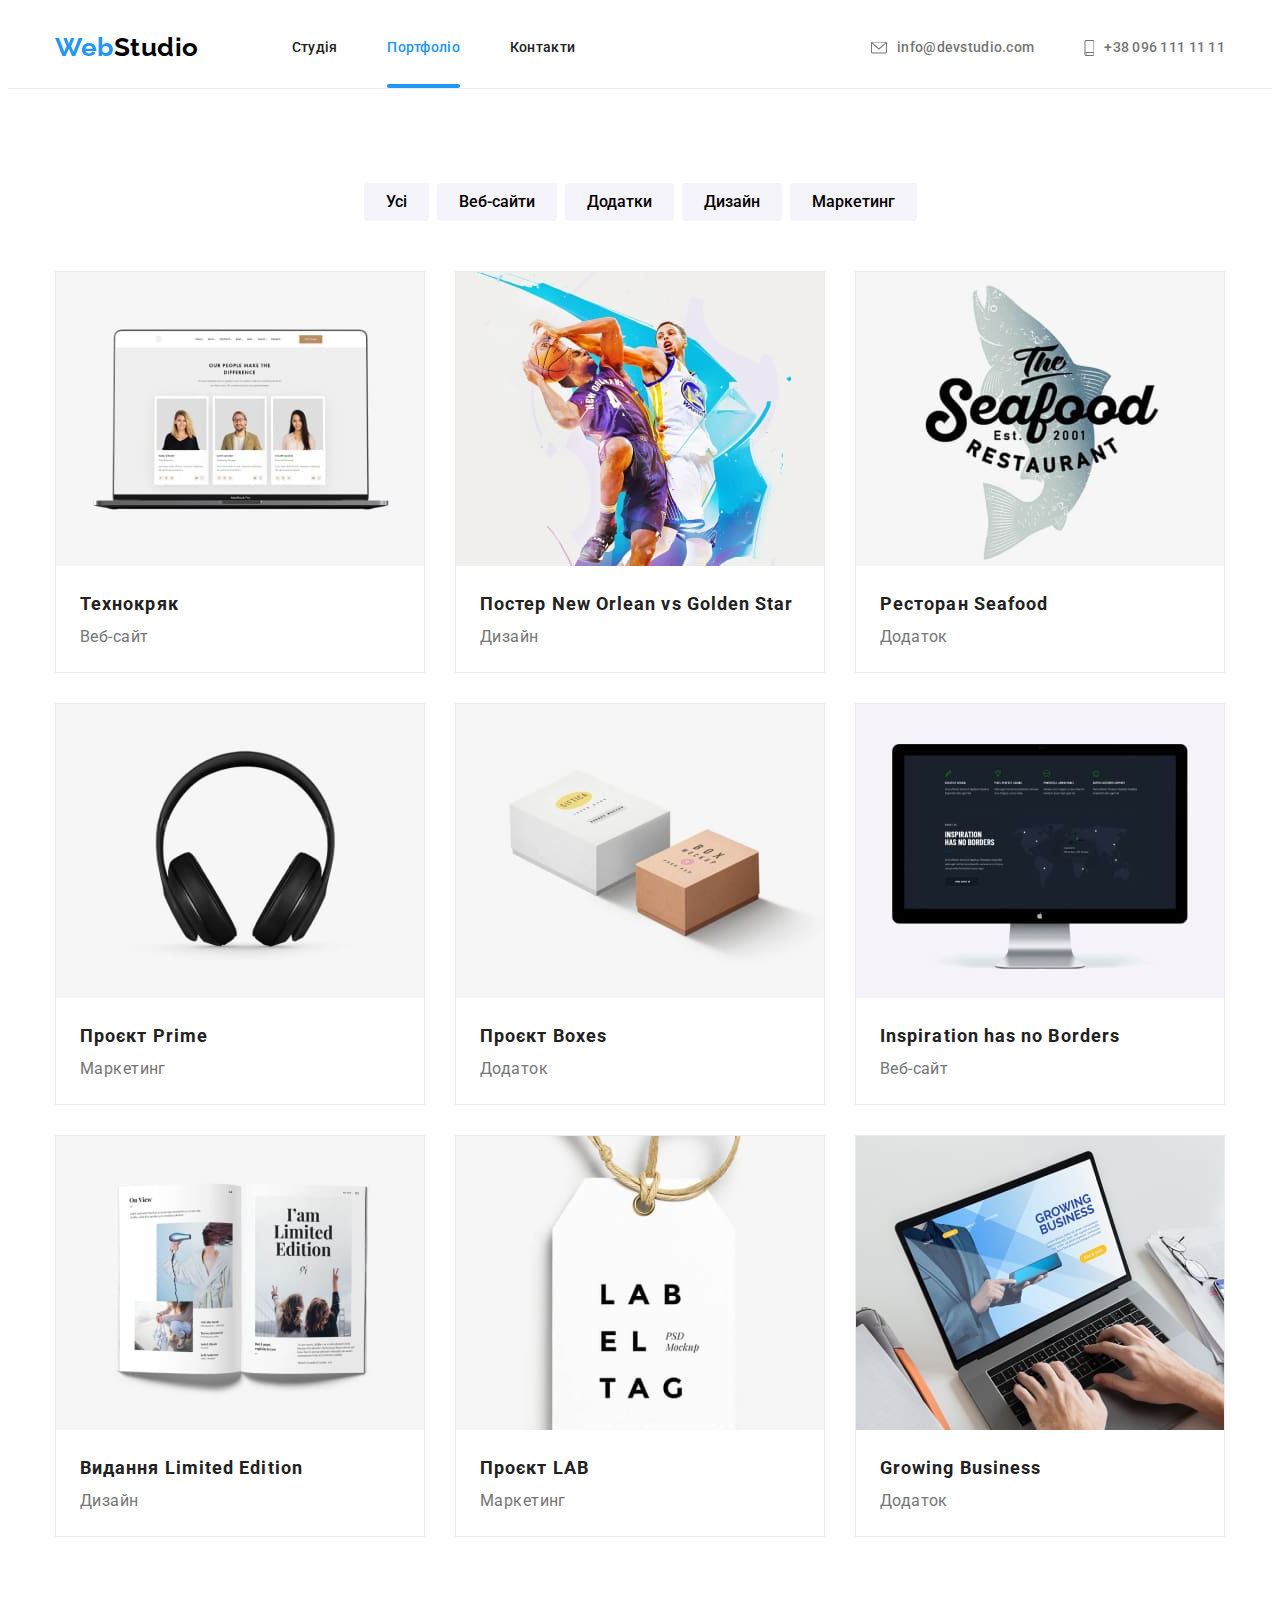
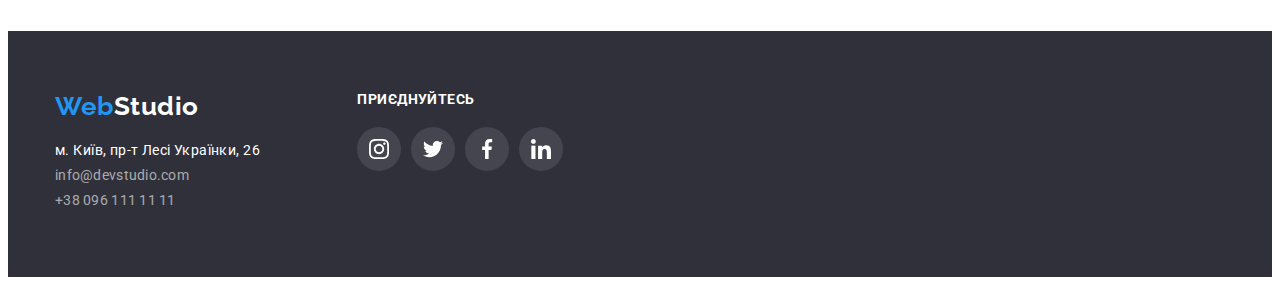
==== portfolio.html @ 7ca421ed "hw5" ====
<!DOCTYPE html>
<html lang="uk">

<head>
  <meta charset="UTF-8" />
  <meta http-equiv="X-UA-Compatible" content="IE=edge" />
  <meta name="viewport" content="width=device-width, initial-scale=1.0" />
  <title>Portfolio</title>
  <link rel="stylesheet" href="css/styles.css" />
</head>

<body>
  <header class="header">
    <div class="container header-container">
      <nav class="header-nav">
        <a class="header-logo logo" href="./index.html"><span>Web</span>Studio</a>
        <ul class="header-nav-items">
          <li class="header-nav-item">
            <a class="header-nav-link" href="./index.html">Студія</a>
          </li>
          <li class="header-nav-item">
            <a class="header-nav-link active" href="./portfolio.html">Портфоліо</a>
          </li>
          <li class="header-nav-item">
            <a class="header-nav-link" href="#">Контакти</a>
          </li>
        </ul>
      </nav>
      <ul class="header-contact-items">
        <li class="header-contact-item">
          <a class="header-contact-link" href="mailto:info@devstudio.com">
            <svg width="16" height="12">
              <use href="./images/symbol-defs.svg#icon-envelope"></use>
            </svg>info@devstudio.com</a>
        </li>
        <li class="header-contact-item">
          <a class="header-contact-link" href="tel:+380961111111">
            <svg width="10" height="16">
              <use href="./images/symbol-defs.svg#icon-smartphone"></use>
            </svg>+38 096 111 11 11</a>
        </li>
      </ul>
    </div>
  </header>
  <main>
    <section class="project container">
      <ul class="project-button-items">
        <li class="project-button-item">
          <button class="project-button-action" type="button">Усі</button>
        </li>
        <li class="project-button-item">
          <button class="project-button-action" type="button">
            Веб-сайти
          </button>
        </li>
        <li class="project-button-item">
          <button class="project-button-action" type="button">Додатки</button>
        </li>
        <li class="project-button-item">
          <button class="project-button-action" type="button">Дизайн</button>
        </li>
        <li class="project-button-item">
          <button class="project-button-action" type="button">
            Маркетинг
          </button>
        </li>
      </ul>
      <h2 hidden>projects</h2>
      <ul class="project-section-items">
        <li class="project-section-item">
          <div class="project-section-img-container">
            <img class="project-section-img" src="images/portfolio/img-1.jpg" alt="image"/>
            <p class="project-section-img-text">
              Ресурс пропонує комплексні пропозиції з різним рівнем
              функціоналу та сервісів. Все це дозволить відвідувачу отримати
              вичерпні відомості про компанію чи приватну особу.
            </p>
          </div>
          <div class="project-section-info">
            <h3 class="project-section-title">Технокряк</h3>
            <p class="project-section-subtitle">Веб-сайт</p>
          </div>
        </li>
        <li class="project-section-item">
          <div class="project-section-img-container">
          <img class="project-section-img" src="images/portfolio/img-2.jpg" alt="image"/>
          <p class="project-section-img-text">
            Ресурс пропонує комплексні пропозиції з різним рівнем
            функціоналу та сервісів. Все це дозволить відвідувачу отримати
            вичерпні відомості про компанію чи приватну особу.
          </p>
        </div>
          <div class="project-section-info">
            <h3 class="project-section-title">
              Постер New Orlean vs Golden Star
            </h3>
            <p class="project-section-subtitle">Дизайн</p>
          </div>
        </li>
        <li class="project-section-item">
          <div class="project-section-img-container">
            <img class="project-section-img" src="images/portfolio/img-3.jpg" alt="image"/>
            <p class="project-section-img-text">
              Ресурс пропонує комплексні пропозиції з різним рівнем
              функціоналу та сервісів. Все це дозволить відвідувачу отримати
              вичерпні відомості про компанію чи приватну особу.
            </p>
          </div>
            <div class="project-section-info">
              <h3 class="project-section-title">Ресторан Seafood</h3>
              <p class="project-section-subtitle">Додаток</p>
            </div>
        </li>
        <li class="project-section-item">
          <div class="project-section-img-container">
            <img class="project-section-img" src="images/portfolio/img-4.jpg" alt="image"/>
            <p class="project-section-img-text">
              Ресурс пропонує комплексні пропозиції з різним рівнем
              функціоналу та сервісів. Все це дозволить відвідувачу отримати
              вичерпні відомості про компанію чи приватну особу.
            </p>
          </div>
            <div class="project-section-info">
              <h3 class="project-section-title">Проєкт Prime</h3>
              <p class="project-section-subtitle">Маркетинг</p>
            </div>
        </li>
        <li class="project-section-item">
          <div class="project-section-img-container">
            <img class="project-section-img" src="images/portfolio/img-5.jpg" alt="image"/>
            <p class="project-section-img-text">
              Ресурс пропонує комплексні пропозиції з різним рівнем
              функціоналу та сервісів. Все це дозволить відвідувачу отримати
              вичерпні відомості про компанію чи приватну особу.
            </p>
          </div>
            <div class="project-section-info">
              <h3 class="project-section-title">Проєкт Boxes</h3>
              <p class="project-section-subtitle">Додаток</p>
            </div>
        </li>
        <li class="project-section-item">
          <div class="project-section-img-container">
            <img class="project-section-img" src="images/portfolio/img-6.jpg" alt="image"/>
            <p class="project-section-img-text">
              Ресурс пропонує комплексні пропозиції з різним рівнем
              функціоналу та сервісів. Все це дозволить відвідувачу отримати
              вичерпні відомості про компанію чи приватну особу.
            </p>
          </div>
            <div class="project-section-info">
              <h3 class="project-section-title">Inspiration has no Borders</h3>
              <p class="project-section-subtitle">Веб-сайт</p>
            </div>
        </li>
        <li class="project-section-item">
          <div class="project-section-img-container">
            <img class="project-section-img" src="images/portfolio/img-7.jpg" alt="image"/>
            <p class="project-section-img-text">
              Ресурс пропонує комплексні пропозиції з різним рівнем
              функціоналу та сервісів. Все це дозволить відвідувачу отримати
              вичерпні відомості про компанію чи приватну особу.
            </p>
          </div>
            <div class="project-section-info">
              <h3 class="project-section-title">Видання Limited Edition</h3>
              <p class="project-section-subtitle">Дизайн</p>
            </div>
        </li>
        <li class="project-section-item">
          <div class="project-section-img-container">
            <img class="project-section-img" src="images/portfolio/img-8.jpg" alt="image"/>
            <p class="project-section-img-text">
              Ресурс пропонує комплексні пропозиції з різним рівнем
              функціоналу та сервісів. Все це дозволить відвідувачу отримати
              вичерпні відомості про компанію чи приватну особу.
            </p>
          </div>
            <div class="project-section-info">
              <h3 class="project-section-title">Проєкт LAB</h3>
              <p class="project-section-subtitle">Маркетинг</p>
            </div>
        </li>
        <li class="project-section-item">
          <div class="project-section-img-container">
            <img class="project-section-img" src="images/portfolio/img-9.jpg" alt="image" />
            <p class="project-section-img-text">
              Ресурс пропонує комплексні пропозиції з різним рівнем
              функціоналу та сервісів. Все це дозволить відвідувачу отримати
              вичерпні відомості про компанію чи приватну особу.
            </p>
          </div>
            <div class="project-section-info">
              <h3 class="project-section-title">Growing Business</h3>
              <p class="project-section-subtitle">Додаток</p>
            </div>
        </li>
      </ul>
    </section>
  </main>
  <footer class="footer">
    <div class="container">
      <div class="container-footer">
        <a class="footer-logo logo" href="./index.html"><span>Web</span>Studio</a>
        <address class="footer-address">
          <ul class="footer-address-items">
            <li class="footer-address-item deskription">
              м. Київ, пр-т Лесі Українки, 26
            </li>
            <li class="footer-address-item">
              <a class="footer-address-link" href="mailto:info@devstudio.com">info@devstudio.com</a>
            </li>
            <li class="footer-address-item">
              <a class="footer-address-link" href="tel:+380691111111">+38 096 111 11 11</a>
            </li>
          </ul>
        </address>
      </div>
      <div class="container-footer join-in">
        <p class="fopter-svg-inline">приєднуйтесь</p>
        <ul class="footer-svg-items">
          <li class="footer-svg-item">
            <a class="footer-svg-link" href="#">
              <svg width="20" height="20">
                <use href="./images/symbol-defs.svg#icon-instagram"></use>
              </svg>
            </a>
          </li>
          <li class="footer-svg-item">
            <a class="footer-svg-link" href="#">
              <svg width="20" height="20">
                <use href="./images/symbol-defs.svg#icon-twitter"></use>
              </svg>
            </a>
          </li>
          <li class="footer-svg-item">
            <a class="footer-svg-link" href="#">
              <svg width="20" height="20">
                <use href="./images/symbol-defs.svg#icon-facebook"></use>
              </svg>
            </a>
          </li>
          <li class="footer-svg-item">
            <a class="footer-svg-link" href="#">
              <svg width="20" height="20">
                <use href="./images/symbol-defs.svg#icon-linkedin"></use>
              </svg>
            </a>
          </li>
        </ul>
      </div>
    </div>
  </footer>
</body>

</html>
---- css/styles.css ----
@import url("https://fonts.googleapis.com/css2?family=Raleway:wght@700&family=Roboto:wght@400;500;700;900&display=swap");

:root {
  --color-mine-shaft: #212121;
  --color-dodger-blue: #2196f3;
  --color-white: #ffffff;
  --color-tuna: #2f303a;
  --color-black: #000000;
  --color-boulder: #757575;
  --color-white-transperent: rgba(255, 255, 255, 0.6);
  --color-wild-sand: #f5f5f5;
  --color-whisper: #f5f4fa;
  --color-black-transparent: rgba(0, 0, 0, 0.15);
  --color-gallery: #eeeeee;
  --color-Bombay: #afb1b8;
}

body {
  font-family: "Roboto", sans-serif;
  color: var(--color-mine-shaft);
  letter-spacing: 0.03em;
  font-size: 14px;
}

a {
  text-decoration: none;
  color: var(--color-mine-shaft);
  font-weight: 500;
  line-height: 1.14;
  letter-spacing: 0.02em;
}

a.active {
  color: var(--color-dodger-blue);
  position: relative;
}

a.active::after {
  position: absolute;
  bottom: -1px;
  left: 0;
  right: 0;
  display: block;
  content: "";
  height: 4px;
  background: var(--color-dodger-blue);
border-radius: 2px;
  
}

a:hover,
a:focus {
  color: var(--color-dodger-blue);
}

ul {
  padding: 0;
  margin: 0;
}

li {
  list-style-type: none;
}

.container {
  max-width: 1200px;
  box-sizing: border-box;
  padding: 0 15px;
  margin: 0 auto;
}

.logo {
  font-weight: 700;
  font-size: 26px;
  line-height: 1.19;
  font-family: "Raleway", sans-serif;
}

.logo span {
  color: var(--color-dodger-blue);
}

.logo.header-logo {
  color: var(--color-black);
  display: block;
  padding: 24px 0 25px;
  margin-right: 93px;
}

address {
  font-style: normal;
}

.header-nav-link {
  padding: 32px 0;
}
.header-contact-link {
  color: var(--color-boulder);
  display: inline-flex;
  gap: 10px;
  align-items: center;
  padding: 32px 0;
}

.header-contact-link svg {
  fill: var(--color-boulder);
}

.header-contact-link:hover svg,
.header-contact-link:focus svg {
  fill: var(--color-dodger-blue);
}

.section-banner {
  background: linear-gradient(rgba(47, 48, 58, 0.4), rgba(47, 48, 58, 0.4)),
    url("../images/home-page/img8.jpg");
  text-align: center;
  padding: 200px 0;
}

.page-title {
  font-weight: 900;
  font-size: 44px;
  line-height: 1.37;
  text-align: center;
  letter-spacing: 0.06em;
  text-transform: uppercase;
  color: var(--color-white);
  margin: 0 0 30px;
}

.section-banner-btn {
  font-weight: 700;
  font-size: 16px;
  line-height: 1.88;
  text-align: center;
  letter-spacing: 0.06em;
  color: var(--color-white);
  background: var(--color-dodger-blue);
  border-radius: 4px;
  border-color: var(--color-dodger-blue);
  padding: 10px 32px;
}

.section-value-title {
  line-height: 1.14;
  text-transform: uppercase;
  color: var(--color-mine-shaft);
  margin: 0 0 10px;
}

.section-value-deskription {
  line-height: 1.71;
  color: var(--color-boulder);
  margin: 0;
}

.buisineіs-section-title {
  font-weight: 700;
  font-size: 36px;
  line-height: 1.17;
  text-align: center;
}

.team-section-title {
  font-weight: 700;
  font-size: 36px;
  line-height: 1.17;
  text-align: center;
}

.team-section {
  background: var(--color-whisper);
  padding: 94px 0;
}

.team-item-title {
  font-weight: 500;
  font-size: 16px;
  line-height: 1.19;
  text-align: center;
  margin: 0 0 10px;
}

.team-item-deskription {
  font-size: 16px;
  line-height: 1.19;
  text-align: center;
  color: var(--color-boulder);
  margin: 030;
}

.logo.footer-logo {
  color: var(--color-white);
  margin-bottom: 20px;
  display: inline-block;
}

.deskription.footer-address-item {
  color: var(--color-white);
}

.footer-address-item {
  margin-bottom: 9px;
}

.footer-address-link {
  font-weight: 400;
  line-height: 1.17;
  color: var(--color-white-transperent);
}

.footer {
  background-color: var(--color-tuna);
}

/*---PORTFOLIO---*/

.project-button-action {
  font-weight: 500;
  font-size: 16px;
  line-height: 1.6;
  text-align: center;
  background: var(--color-whisper);
  border-radius: 4px;
  border: none;
}

.project-button-action:hover,
.project-button-action:focus {
  color: var(--color-white);
  background: var(--color-dodger-blue);
  box-shadow: 0px 3px 1px rgba(0, 0, 0, 0.1), 0px 1px 2px rgba(0, 0, 0, 0.08),
    0px 2px 2px rgba(0, 0, 0, 0.12);
}

.project-section-title {
  color: var(--color-mine-shaft);
  font-weight: 700;
  font-size: 18px;
  line-height: 2;
  letter-spacing: 0.06em;
  margin: 0;
}

.project-section-subtitle {
  font-size: 16px;
  line-height: 1.88;
  color: var(--color-boulder);
  margin: 0;
}

.project-section-info {
  padding: 20px 24px;
}

/*--Завдання 3 header--*/

.header-contacts-link {
  line-height: 1.7;
  letter-spacing: 0.03em;
  color: var(--color-boulder);
}

.header {
  border-bottom: 1px solid #ececec;
}

.header-container,
.header-nav,
.header-nav-items,
.header-contact-items {
  display: flex;
}

.header-nav-items,
.header-container {
  align-items: center;
}

.header-nav {
  margin-right: auto;
}

.header-nav-item:not(:last-child),
.header-contact-item:not(:last-child) {
  margin-right: 50px;
}

.header-contact-item:last-child {
  margin-bottom: -4px;
}

.footer {
  padding: 60px 0;
}

.section-value-item {
  width: calc((100% - 90px) / 4);
}

.section-value-items {
  display: flex;
  padding: 94px 0;
}

.section-value-item:not(:last-child) {
  margin-right: 30px;
}

.section-value-icon {
  background-color: var(--color-whisper);
  border-radius: 4px;
  height: 120px;
  display: flex;
  justify-content: center;
  align-items: center;
  margin-bottom: 30px;
}

.section-title {
  margin: 0 0 50px;
}

.buisineіs-section-items {
  display: flex;
  padding-bottom: 94px;
}

.buisineіs-section-item {
  width: calc((100% - 60) / 3);
  position: relative;
}

.buisineіs-section-item:not(:last-child) {
  margin-right: 30px;
}

.buisineіs-section-text {
  position:absolute;
  margin: 0;
  padding: 27px 0;
  bottom: 0;
  left: 0;
  right: 0;
font-style: normal;
font-weight: 700;
line-height: 1.14;
text-align: center;
text-transform: uppercase;
background: rgba(47, 48, 58, 0.8);
color: var(--color-white);

}

.team-section-item {
  background: var(--color-white);
  box-shadow: 0px 1px 3px rgba(0, 0, 0, 0.12), 0px 1px 1px rgba(0, 0, 0, 0.14),
    0px 2px 1px rgba(0, 0, 0, 0.2);
  border-radius: 0px 0px 4px 4px;
  width: calc((100% - 90px) / 4);
}

.team-section-item:not(:last-child) {
  margin-right: 30px;
}

.team-section-items {
  display: flex;
}

.team-item-info {
  padding: 30px 0;
}

/*--Завдання три портфоліо--*/
.project {
  padding: 94px 15px;
}

.project-button-items {
  display: flex;
  justify-content: center;
  margin: 0 0 50px;
}

.project-button-item:not(:last-child) {
  margin-right: 8px;
}

.project-button-action {
  font-family: "Roboto", sans-serif;
  padding: 6px 22px;
}

.btn {
  padding: 6px 25px;
}

.project-section-items {
  display: flex;
  flex-wrap: wrap;
}

.project-section-img {
  display: block;
 
}

.project-section-item:not(:nth-child(3n + 3)) {
  margin-right: 30px;
}

.project-section-item:not(:nth-last-child(-n + 3)) {
  margin-bottom: 30px;
}

.project-section-item {
  width: calc((100% - 60px) / 3);
  border: 1px solid var(--color-gallery);
  box-sizing: border-box;
}

.project-section-item:hover .project-section-img-text {
  transform: translateY(0);
}

.project-section-item:hover,
.project-section-item:focus {
  border: 1px solid var(--color-gallery);
  box-shadow: 0px 1px 1px rgba(0, 0, 0, 0.12), 0px 4px 4px rgba(0, 0, 0, 0.06),
    1px 4px 6px rgba(0, 0, 0, 0.16);
}
 
.project-section-img-container {
  position: relative;
  overflow: hidden;
}

.project-section-img-text {
  position: absolute;
  top: 0;
  left: 0;
right: 0;
bottom: 0;
font-size: 18px;
line-height: 1.56;
color: var(--color-white);
background: rgba(33, 150, 243, 0.9);
padding: 63px 24px;
margin: 0;
letter-spacing: 0.03em;
transform: translateY(101%);
transition: transform cubic-bezier(0.4, 0, 0.2, 1) 250ms;

}



.social-list {
  display: flex;
  justify-content: center;
  gap: 10px;
}

.social-item {
  width: 44px;
  height: 44px;
}

.social-link {
  display: flex;
  align-items: center;
  justify-content: center;
  background-color: var(--color-white);
  border-radius: 50%;
  width: 100%;
  height: 100%;
}

.social-link:hover,
.social-link:focus {
  background-color: #2196f3;
}

.social-link svg {
  fill: var(--color-Bombay);
}

.social-link:hover svg,
.social-link:focus svg {
  fill: var(--color-white);
}

.logo-section-item {
  display: flexbox;
  justify-content: center;
}

.logo-section-items {
  display: flex;
  justify-content: center;
  gap: 30px;
  padding-bottom: 94px;
}

.logo-section-inlin {
  box-sizing: border-box;
  border: 1px solid #afb1b8;
  border-radius: 4px;
  width: 170px;
  height: 92px;
  display: flex;
  justify-content: center;
  align-items: center;
}

.logo-section-inlin svg {
  fill: var(--color-Bombay);
}

.logo-section-inlin:hover svg,
.logo-section-inlin:focus svg {
  fill: var(--color-dodger-blue);
}

.logo-section-inlin:hover,
.logo-section-inlin:focus {
  border: 1px solid var(--color-dodger-blue);
}

.logo-section-logo {
  font-style: normal;
  font-weight: 700;
  font-size: 36px;
  line-height: 1.17;
  text-align: center;
  color: var(--color-mine-shaft) #212121;
}

.container-footer {
  display: inline-block;
  vertical-align: top;
}

.container-footer:not(:last-child) {
  margin-right: 94px;
}

.container.footer-inline {
  display: flex;
  align-items: baseline;
}
.footer-svg-items {
  display: flex;
  justify-content: center;
  align-items: center;
}

.footer-svg-items {
  display: flex;
  justify-content: center;
  gap: 10px;
}

.footer-svg-item {
  width: 44px;
  height: 44px;
}

.footer-svg-link {
  display: flex;
  align-items: center;
  justify-content: center;
  background-color: rgba(255, 255, 255, 0.1);
  border-radius: 50%;
  width: 100%;
  height: 100%;
  fill: var(--color-white);
}

.fopter-svg-inline {
  font-style: normal;
  font-weight: 700;
  line-height: 16px;
  text-transform: uppercase;
  color: var(--color-white);
  margin: 0 0 20px;
}

.footer-svg-link:hover,
.footer-svg-link:focus {
  background-color: var(--color-dodger-blue);
}

.backdrop {
  visibility: visible;
  position: fixed;
  top: 0;
  bottom: 0;
  left: 0;
  right: 0;
  background: rgba(0, 0, 0, 0.2);
  z-index: 1;
  transform: scale(1);
  display: flex;
  justify-content: center;
  align-items: center;
 }

.is-hidden {
  visibility: hidden;
  transform: scale(0);
}
.modal {
  position: absolute;
  left: 50%;
  top: 50%;
  transform: translate(-50%, -50%);
  width: 528px;
  height: 581px;
  background-color: var(--color-white);
  border-radius: 4px;
 }

.modal-close {
  position: absolute;
  top: 8px;
  right: 8px;
  width: 30px;
  height: 30px;
  border-radius: 50%;
  padding: 0;
  background-color: transparent;
  display: flex;
  justify-content: center;
  align-items: center;
  border: 1px solid rgba(0, 0, 0, 0.1);
}
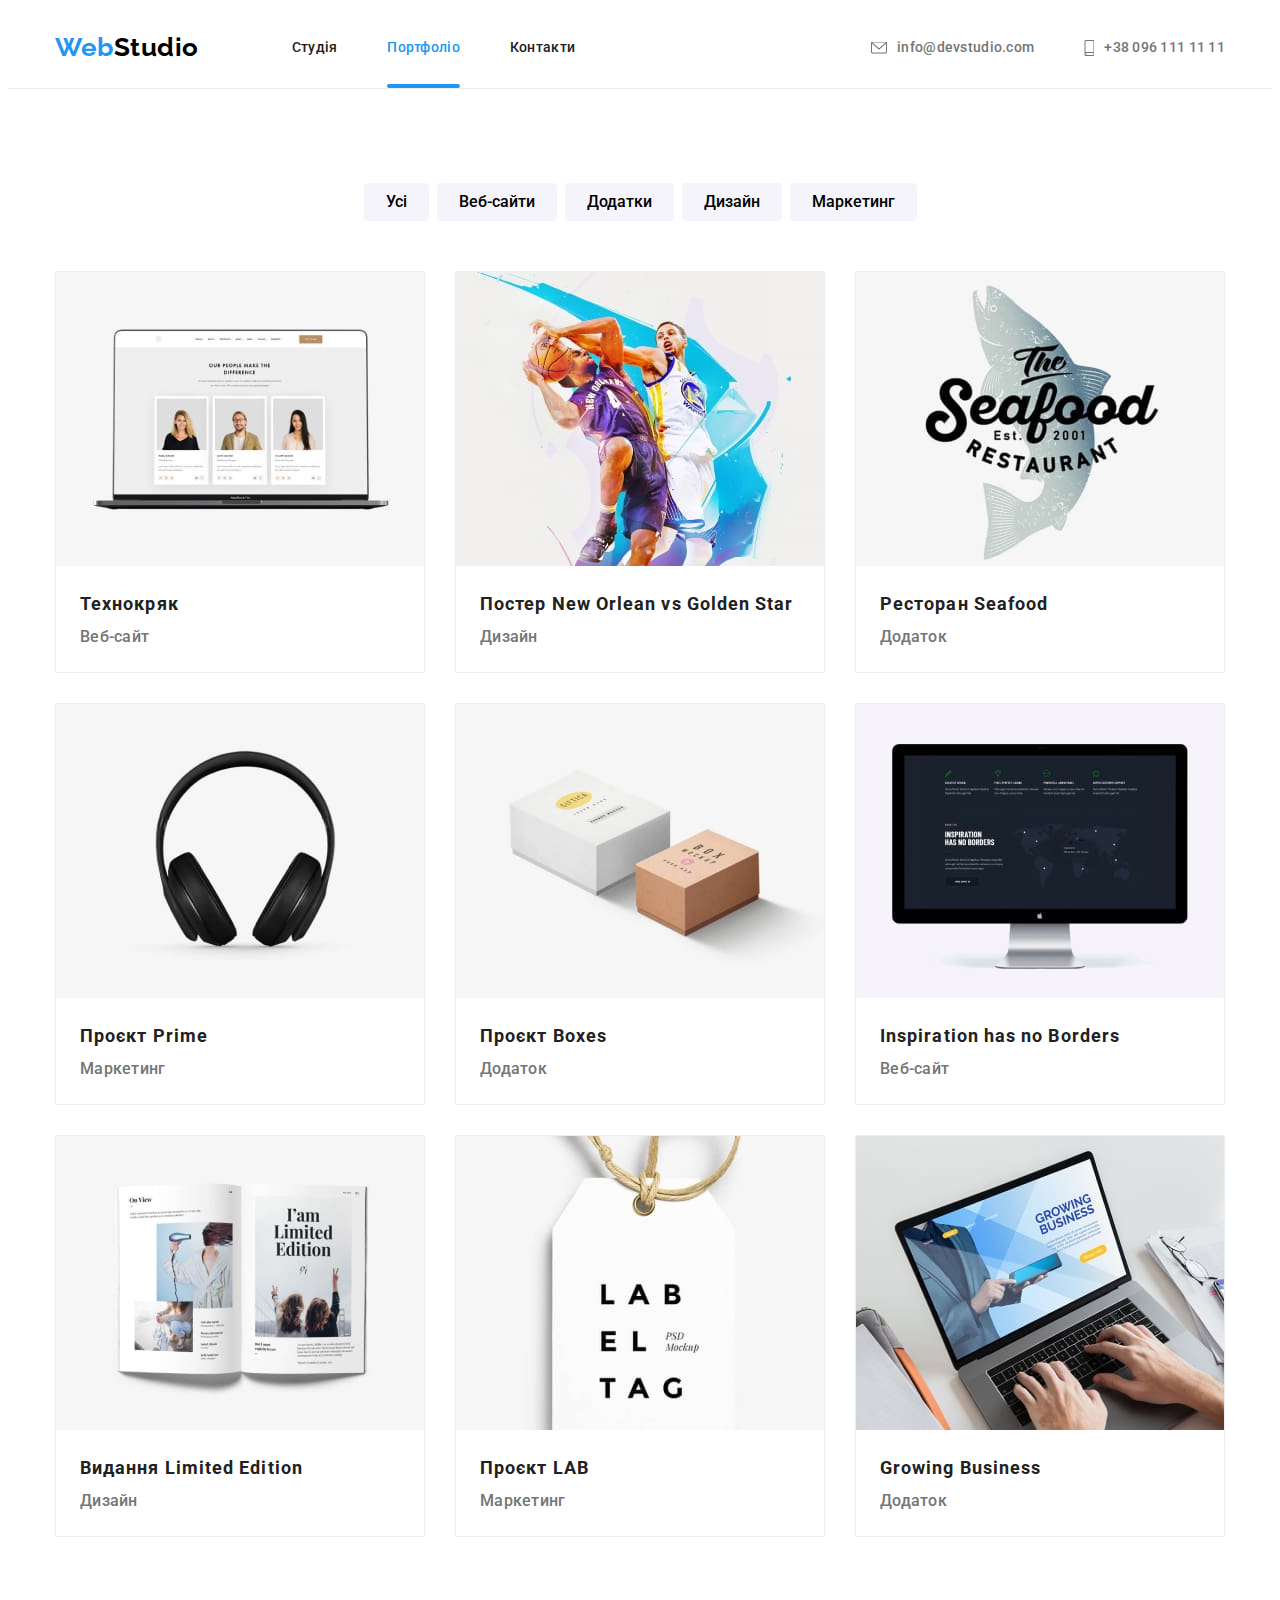
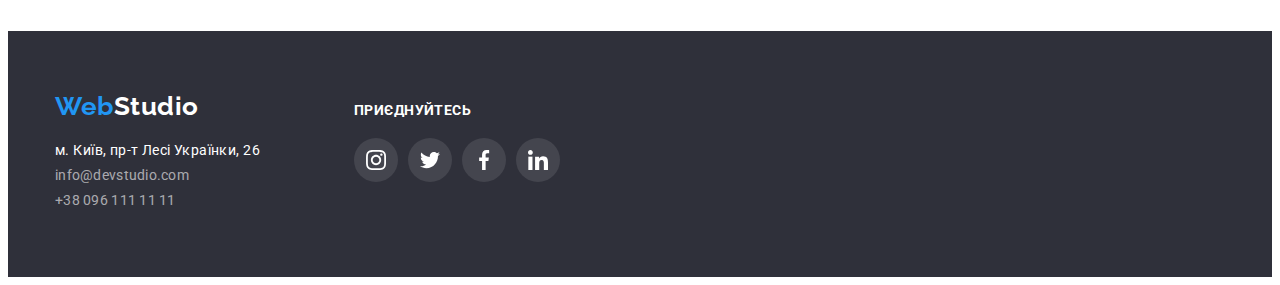
==== commit afaf0c5b: "HW5" ====
--- a/portfolio.html
+++ b/portfolio.html
@@ -1,256 +1,322 @@
 <!DOCTYPE html>
 <html lang="uk">
+  <head>
+    <meta charset="UTF-8" />
+    <meta http-equiv="X-UA-Compatible" content="IE=edge" />
+    <meta name="viewport" content="width=device-width, initial-scale=1.0" />
+    <title>Portfolio</title>
+    <link rel="stylesheet" href="css/styles.css" />
+  </head>
 
-<head>
-  <meta charset="UTF-8" />
-  <meta http-equiv="X-UA-Compatible" content="IE=edge" />
-  <meta name="viewport" content="width=device-width, initial-scale=1.0" />
-  <title>Portfolio</title>
-  <link rel="stylesheet" href="css/styles.css" />
-</head>
-
-<body>
-  <header class="header">
-    <div class="container header-container">
-      <nav class="header-nav">
-        <a class="header-logo logo" href="./index.html"><span>Web</span>Studio</a>
-        <ul class="header-nav-items">
-          <li class="header-nav-item">
-            <a class="header-nav-link" href="./index.html">Студія</a>
-          </li>
-          <li class="header-nav-item">
-            <a class="header-nav-link active" href="./portfolio.html">Портфоліо</a>
-          </li>
-          <li class="header-nav-item">
-            <a class="header-nav-link" href="#">Контакти</a>
-          </li>
-        </ul>
-      </nav>
-      <ul class="header-contact-items">
-        <li class="header-contact-item">
-          <a class="header-contact-link" href="mailto:info@devstudio.com">
-            <svg width="16" height="12">
-              <use href="./images/symbol-defs.svg#icon-envelope"></use>
-            </svg>info@devstudio.com</a>
-        </li>
-        <li class="header-contact-item">
-          <a class="header-contact-link" href="tel:+380961111111">
-            <svg width="10" height="16">
-              <use href="./images/symbol-defs.svg#icon-smartphone"></use>
-            </svg>+38 096 111 11 11</a>
-        </li>
-      </ul>
-    </div>
-  </header>
-  <main>
-    <section class="project container">
-      <ul class="project-button-items">
-        <li class="project-button-item">
-          <button class="project-button-action" type="button">Усі</button>
-        </li>
-        <li class="project-button-item">
-          <button class="project-button-action" type="button">
-            Веб-сайти
-          </button>
-        </li>
-        <li class="project-button-item">
-          <button class="project-button-action" type="button">Додатки</button>
-        </li>
-        <li class="project-button-item">
-          <button class="project-button-action" type="button">Дизайн</button>
-        </li>
-        <li class="project-button-item">
-          <button class="project-button-action" type="button">
-            Маркетинг
-          </button>
-        </li>
-      </ul>
-      <h2 hidden>projects</h2>
-      <ul class="project-section-items">
-        <li class="project-section-item">
-          <div class="project-section-img-container">
-            <img class="project-section-img" src="images/portfolio/img-1.jpg" alt="image"/>
-            <p class="project-section-img-text">
-              Ресурс пропонує комплексні пропозиції з різним рівнем
-              функціоналу та сервісів. Все це дозволить відвідувачу отримати
-              вичерпні відомості про компанію чи приватну особу.
-            </p>
-          </div>
-          <div class="project-section-info">
-            <h3 class="project-section-title">Технокряк</h3>
-            <p class="project-section-subtitle">Веб-сайт</p>
-          </div>
-        </li>
-        <li class="project-section-item">
-          <div class="project-section-img-container">
-          <img class="project-section-img" src="images/portfolio/img-2.jpg" alt="image"/>
-          <p class="project-section-img-text">
-            Ресурс пропонує комплексні пропозиції з різним рівнем
-            функціоналу та сервісів. Все це дозволить відвідувачу отримати
-            вичерпні відомості про компанію чи приватну особу.
-          </p>
-        </div>
-          <div class="project-section-info">
-            <h3 class="project-section-title">
-              Постер New Orlean vs Golden Star
-            </h3>
-            <p class="project-section-subtitle">Дизайн</p>
-          </div>
-        </li>
-        <li class="project-section-item">
-          <div class="project-section-img-container">
-            <img class="project-section-img" src="images/portfolio/img-3.jpg" alt="image"/>
-            <p class="project-section-img-text">
-              Ресурс пропонує комплексні пропозиції з різним рівнем
-              функціоналу та сервісів. Все це дозволить відвідувачу отримати
-              вичерпні відомості про компанію чи приватну особу.
-            </p>
-          </div>
-            <div class="project-section-info">
-              <h3 class="project-section-title">Ресторан Seafood</h3>
-              <p class="project-section-subtitle">Додаток</p>
-            </div>
-        </li>
-        <li class="project-section-item">
-          <div class="project-section-img-container">
-            <img class="project-section-img" src="images/portfolio/img-4.jpg" alt="image"/>
-            <p class="project-section-img-text">
-              Ресурс пропонує комплексні пропозиції з різним рівнем
-              функціоналу та сервісів. Все це дозволить відвідувачу отримати
-              вичерпні відомості про компанію чи приватну особу.
-            </p>
-          </div>
-            <div class="project-section-info">
-              <h3 class="project-section-title">Проєкт Prime</h3>
-              <p class="project-section-subtitle">Маркетинг</p>
-            </div>
-        </li>
-        <li class="project-section-item">
-          <div class="project-section-img-container">
-            <img class="project-section-img" src="images/portfolio/img-5.jpg" alt="image"/>
-            <p class="project-section-img-text">
-              Ресурс пропонує комплексні пропозиції з різним рівнем
-              функціоналу та сервісів. Все це дозволить відвідувачу отримати
-              вичерпні відомості про компанію чи приватну особу.
-            </p>
-          </div>
-            <div class="project-section-info">
-              <h3 class="project-section-title">Проєкт Boxes</h3>
-              <p class="project-section-subtitle">Додаток</p>
-            </div>
-        </li>
-        <li class="project-section-item">
-          <div class="project-section-img-container">
-            <img class="project-section-img" src="images/portfolio/img-6.jpg" alt="image"/>
-            <p class="project-section-img-text">
-              Ресурс пропонує комплексні пропозиції з різним рівнем
-              функціоналу та сервісів. Все це дозволить відвідувачу отримати
-              вичерпні відомості про компанію чи приватну особу.
-            </p>
-          </div>
-            <div class="project-section-info">
-              <h3 class="project-section-title">Inspiration has no Borders</h3>
-              <p class="project-section-subtitle">Веб-сайт</p>
-            </div>
-        </li>
-        <li class="project-section-item">
-          <div class="project-section-img-container">
-            <img class="project-section-img" src="images/portfolio/img-7.jpg" alt="image"/>
-            <p class="project-section-img-text">
-              Ресурс пропонує комплексні пропозиції з різним рівнем
-              функціоналу та сервісів. Все це дозволить відвідувачу отримати
-              вичерпні відомості про компанію чи приватну особу.
-            </p>
-          </div>
-            <div class="project-section-info">
-              <h3 class="project-section-title">Видання Limited Edition</h3>
-              <p class="project-section-subtitle">Дизайн</p>
-            </div>
-        </li>
-        <li class="project-section-item">
-          <div class="project-section-img-container">
-            <img class="project-section-img" src="images/portfolio/img-8.jpg" alt="image"/>
-            <p class="project-section-img-text">
-              Ресурс пропонує комплексні пропозиції з різним рівнем
-              функціоналу та сервісів. Все це дозволить відвідувачу отримати
-              вичерпні відомості про компанію чи приватну особу.
-            </p>
-          </div>
-            <div class="project-section-info">
-              <h3 class="project-section-title">Проєкт LAB</h3>
-              <p class="project-section-subtitle">Маркетинг</p>
-            </div>
-        </li>
-        <li class="project-section-item">
-          <div class="project-section-img-container">
-            <img class="project-section-img" src="images/portfolio/img-9.jpg" alt="image" />
-            <p class="project-section-img-text">
-              Ресурс пропонує комплексні пропозиції з різним рівнем
-              функціоналу та сервісів. Все це дозволить відвідувачу отримати
-              вичерпні відомості про компанію чи приватну особу.
-            </p>
-          </div>
-            <div class="project-section-info">
-              <h3 class="project-section-title">Growing Business</h3>
-              <p class="project-section-subtitle">Додаток</p>
-            </div>
-        </li>
-      </ul>
-    </section>
-  </main>
-  <footer class="footer">
-    <div class="container">
-      <div class="container-footer">
-        <a class="footer-logo logo" href="./index.html"><span>Web</span>Studio</a>
-        <address class="footer-address">
-          <ul class="footer-address-items">
-            <li class="footer-address-item deskription">
-              м. Київ, пр-т Лесі Українки, 26
-            </li>
-            <li class="footer-address-item">
-              <a class="footer-address-link" href="mailto:info@devstudio.com">info@devstudio.com</a>
-            </li>
-            <li class="footer-address-item">
-              <a class="footer-address-link" href="tel:+380691111111">+38 096 111 11 11</a>
+  <body>
+    <header class="header">
+      <div class="container header-container">
+        <nav class="header-nav">
+          <a class="header-logo logo" href="./index.html"
+            ><span>Web</span>Studio</a
+          >
+          <ul class="header-nav-items">
+            <li class="header-nav-item">
+              <a class="header-nav-link" href="./index.html">Студія</a>
+            </li>
+            <li class="header-nav-item">
+              <a class="header-nav-link active" href="./portfolio.html"
+                >Портфоліо</a
+              >
+            </li>
+            <li class="header-nav-item">
+              <a class="header-nav-link" href="#">Контакти</a>
             </li>
           </ul>
-        </address>
-      </div>
-      <div class="container-footer join-in">
-        <p class="fopter-svg-inline">приєднуйтесь</p>
-        <ul class="footer-svg-items">
-          <li class="footer-svg-item">
-            <a class="footer-svg-link" href="#">
-              <svg width="20" height="20">
-                <use href="./images/symbol-defs.svg#icon-instagram"></use>
-              </svg>
-            </a>
-          </li>
-          <li class="footer-svg-item">
-            <a class="footer-svg-link" href="#">
-              <svg width="20" height="20">
-                <use href="./images/symbol-defs.svg#icon-twitter"></use>
-              </svg>
-            </a>
-          </li>
-          <li class="footer-svg-item">
-            <a class="footer-svg-link" href="#">
-              <svg width="20" height="20">
-                <use href="./images/symbol-defs.svg#icon-facebook"></use>
-              </svg>
-            </a>
-          </li>
-          <li class="footer-svg-item">
-            <a class="footer-svg-link" href="#">
-              <svg width="20" height="20">
-                <use href="./images/symbol-defs.svg#icon-linkedin"></use>
-              </svg>
-            </a>
+        </nav>
+        <ul class="header-contact-items">
+          <li class="header-contact-item">
+            <a class="header-contact-link" href="mailto:info@devstudio.com">
+              <svg width="16" height="12">
+                <use href="./images/symbol-defs.svg#icon-envelope"></use></svg
+              >info@devstudio.com</a
+            >
+          </li>
+          <li class="header-contact-item">
+            <a class="header-contact-link" href="tel:+380961111111">
+              <svg width="10" height="16">
+                <use href="./images/symbol-defs.svg#icon-smartphone"></use></svg
+              >+38 096 111 11 11</a
+            >
           </li>
         </ul>
       </div>
-    </div>
-  </footer>
-</body>
-
-</html>+    </header>
+    <main>
+      <section class="project container">
+        <ul class="project-button-items">
+          <li class="project-button-item">
+            <button class="project-button-action" type="button">Усі</button>
+          </li>
+          <li class="project-button-item">
+            <button class="project-button-action" type="button">
+              Веб-сайти
+            </button>
+          </li>
+          <li class="project-button-item">
+            <button class="project-button-action" type="button">Додатки</button>
+          </li>
+          <li class="project-button-item">
+            <button class="project-button-action" type="button">Дизайн</button>
+          </li>
+          <li class="project-button-item">
+            <button class="project-button-action" type="button">
+              Маркетинг
+            </button>
+          </li>
+        </ul>
+        <h2 hidden>projects</h2>
+        <ul class="project-section-items">
+          <li class="project-section-item">
+            <a href="">
+              <div class="project-section-img-container">
+                <img
+                  class="project-section-img"
+                  src="images/portfolio/img-1.jpg"
+                  alt="image"
+                />
+                <p class="project-section-img-text">
+                  Ресурс пропонує комплексні пропозиції з різним рівнем
+                  функціоналу та сервісів. Все це дозволить відвідувачу отримати
+                  вичерпні відомості про компанію чи приватну особу.
+                </p>
+              </div>
+              <div class="project-section-info">
+                <h3 class="project-section-title">Технокряк</h3>
+                <p class="project-section-subtitle">Веб-сайт</p>
+              </div>
+            </a>
+          </li>
+          <li class="project-section-item">
+            <a href="">
+              <div class="project-section-img-container">
+                <img
+                  class="project-section-img"
+                  src="images/portfolio/img-2.jpg"
+                  alt="image"
+                />
+                <p class="project-section-img-text">
+                  Ресурс пропонує комплексні пропозиції з різним рівнем
+                  функціоналу та сервісів. Все це дозволить відвідувачу отримати
+                  вичерпні відомості про компанію чи приватну особу.
+                </p>
+              </div>
+              <div class="project-section-info">
+                <h3 class="project-section-title">
+                  Постер New Orlean vs Golden Star
+                </h3>
+                <p class="project-section-subtitle">Дизайн</p>
+              </div>
+            </a>
+          </li>
+          <li class="project-section-item">
+            <a href="">
+              <div class="project-section-img-container">
+                <img
+                  class="project-section-img"
+                  src="images/portfolio/img-3.jpg"
+                  alt="image"
+                />
+                <p class="project-section-img-text">
+                  Ресурс пропонує комплексні пропозиції з різним рівнем
+                  функціоналу та сервісів. Все це дозволить відвідувачу отримати
+                  вичерпні відомості про компанію чи приватну особу.
+                </p>
+              </div>
+              <div class="project-section-info">
+                <h3 class="project-section-title">Ресторан Seafood</h3>
+                <p class="project-section-subtitle">Додаток</p>
+              </div>
+            </a>
+          </li>
+          <li class="project-section-item">
+            <a href="">
+              <div class="project-section-img-container">
+                <img
+                  class="project-section-img"
+                  src="images/portfolio/img-4.jpg"
+                  alt="image"
+                />
+                <p class="project-section-img-text">
+                  Ресурс пропонує комплексні пропозиції з різним рівнем
+                  функціоналу та сервісів. Все це дозволить відвідувачу отримати
+                  вичерпні відомості про компанію чи приватну особу.
+                </p>
+              </div>
+              <div class="project-section-info">
+                <h3 class="project-section-title">Проєкт Prime</h3>
+                <p class="project-section-subtitle">Маркетинг</p>
+              </div>
+            </a>
+          </li>
+          <li class="project-section-item">
+            <a href="">
+              <div class="project-section-img-container">
+                <img
+                  class="project-section-img"
+                  src="images/portfolio/img-5.jpg"
+                  alt="image"
+                />
+                <p class="project-section-img-text">
+                  Ресурс пропонує комплексні пропозиції з різним рівнем
+                  функціоналу та сервісів. Все це дозволить відвідувачу отримати
+                  вичерпні відомості про компанію чи приватну особу.
+                </p>
+              </div>
+              <div class="project-section-info">
+                <h3 class="project-section-title">Проєкт Boxes</h3>
+                <p class="project-section-subtitle">Додаток</p>
+              </div>
+            </a>
+          </li>
+          <li class="project-section-item">
+            <a href="">
+              <div class="project-section-img-container">
+                <img
+                  class="project-section-img"
+                  src="images/portfolio/img-6.jpg"
+                  alt="image"
+                />
+                <p class="project-section-img-text">
+                  Ресурс пропонує комплексні пропозиції з різним рівнем
+                  функціоналу та сервісів. Все це дозволить відвідувачу отримати
+                  вичерпні відомості про компанію чи приватну особу.
+                </p>
+              </div>
+              <div class="project-section-info">
+                <h3 class="project-section-title">
+                  Inspiration has no Borders
+                </h3>
+                <p class="project-section-subtitle">Веб-сайт</p>
+              </div>
+            </a>
+          </li>
+          <li class="project-section-item">
+            <a href="">
+              <div class="project-section-img-container">
+                <img
+                  class="project-section-img"
+                  src="images/portfolio/img-7.jpg"
+                  alt="image"
+                />
+                <p class="project-section-img-text">
+                  Ресурс пропонує комплексні пропозиції з різним рівнем
+                  функціоналу та сервісів. Все це дозволить відвідувачу отримати
+                  вичерпні відомості про компанію чи приватну особу.
+                </p>
+              </div>
+              <div class="project-section-info">
+                <h3 class="project-section-title">Видання Limited Edition</h3>
+                <p class="project-section-subtitle">Дизайн</p>
+              </div>
+            </a>
+          </li>
+          <li class="project-section-item">
+            <a href="">
+              <div class="project-section-img-container">
+                <img
+                  class="project-section-img"
+                  src="images/portfolio/img-8.jpg"
+                  alt="image"
+                />
+                <p class="project-section-img-text">
+                  Ресурс пропонує комплексні пропозиції з різним рівнем
+                  функціоналу та сервісів. Все це дозволить відвідувачу отримати
+                  вичерпні відомості про компанію чи приватну особу.
+                </p>
+              </div>
+              <div class="project-section-info">
+                <h3 class="project-section-title">Проєкт LAB</h3>
+                <p class="project-section-subtitle">Маркетинг</p>
+              </div>
+            </a>
+          </li>
+          <li class="project-section-item">
+            <a href="">
+              <div class="project-section-img-container">
+                <img
+                  class="project-section-img"
+                  src="images/portfolio/img-9.jpg"
+                  alt="image"
+                />
+                <p class="project-section-img-text">
+                  Ресурс пропонує комплексні пропозиції з різним рівнем
+                  функціоналу та сервісів. Все це дозволить відвідувачу отримати
+                  вичерпні відомості про компанію чи приватну особу.
+                </p>
+              </div>
+              <div class="project-section-info">
+                <h3 class="project-section-title">Growing Business</h3>
+                <p class="project-section-subtitle">Додаток</p>
+              </div>
+            </a>
+          </li>
+        </ul>
+      </section>
+    </main>
+    <footer class="footer">
+      <div class="container footer-inline">
+        <div class="container-footer">
+          <a class="footer-logo logo" href="./index.html"
+            ><span>Web</span>Studio</a
+          >
+          <address class="footer-address">
+            <ul class="footer-address-items">
+              <li class="footer-address-item deskription">
+                м. Київ, пр-т Лесі Українки, 26
+              </li>
+              <li class="footer-address-item">
+                <a class="footer-address-link" href="mailto:info@devstudio.com"
+                  >info@devstudio.com</a
+                >
+              </li>
+              <li class="footer-address-item">
+                <a class="footer-address-link" href="tel:+380691111111"
+                  >+38 096 111 11 11</a
+                >
+              </li>
+            </ul>
+          </address>
+        </div>
+        <div class="container-footer join-in">
+          <p class="fopter-svg-inline">приєднуйтесь</p>
+          <ul class="footer-svg-items">
+            <li class="footer-svg-item">
+              <a class="footer-svg-link" href="#">
+                <svg width="20" height="20">
+                  <use href="./images/symbol-defs.svg#icon-instagram"></use>
+                </svg>
+              </a>
+            </li>
+            <li class="footer-svg-item">
+              <a class="footer-svg-link" href="#">
+                <svg width="20" height="20">
+                  <use href="./images/symbol-defs.svg#icon-twitter"></use>
+                </svg>
+              </a>
+            </li>
+            <li class="footer-svg-item">
+              <a class="footer-svg-link" href="#">
+                <svg width="20" height="20">
+                  <use href="./images/symbol-defs.svg#icon-facebook"></use>
+                </svg>
+              </a>
+            </li>
+            <li class="footer-svg-item">
+              <a class="footer-svg-link" href="#">
+                <svg width="20" height="20">
+                  <use href="./images/symbol-defs.svg#icon-linkedin"></use>
+                </svg>
+              </a>
+            </li>
+          </ul>
+        </div>
+      </div>
+    </footer>
+  </body>
+</html>
--- a/css/styles.css
+++ b/css/styles.css
@@ -28,6 +28,7 @@
   font-weight: 500;
   line-height: 1.14;
   letter-spacing: 0.02em;
+  transition: color cubic-bezier(0.4, 0, 0.2, 1) 250ms;
 }
 
 a.active {
@@ -44,8 +45,7 @@
   content: "";
   height: 4px;
   background: var(--color-dodger-blue);
-border-radius: 2px;
-  
+  border-radius: 2px;
 }
 
 a:hover,
@@ -104,6 +104,7 @@
 
 .header-contact-link svg {
   fill: var(--color-boulder);
+  transition: fill cubic-bezier(0.4, 0, 0.2, 1) 250ms;
 }
 
 .header-contact-link:hover svg,
@@ -127,6 +128,12 @@
   text-transform: uppercase;
   color: var(--color-white);
   margin: 0 0 30px;
+}
+
+section {
+  max-width: 1600px;
+  margin-left: auto;
+  margin-right: auto;
 }
 
 .section-banner-btn {
@@ -224,12 +231,15 @@
   background: var(--color-whisper);
   border-radius: 4px;
   border: none;
+  transition: color cubic-bezier(0.4, 0, 0.2, 1) 250ms,
+    background-color cubic-bezier(0.4, 0, 0.2, 1) 250ms,
+    box-shadow cubic-bezier(0.4, 0, 0.2, 1) 250ms;
 }
 
 .project-button-action:hover,
 .project-button-action:focus {
   color: var(--color-white);
-  background: var(--color-dodger-blue);
+  background-color: var(--color-dodger-blue);
   box-shadow: 0px 3px 1px rgba(0, 0, 0, 0.1), 0px 1px 2px rgba(0, 0, 0, 0.08),
     0px 2px 2px rgba(0, 0, 0, 0.12);
 }
@@ -337,20 +347,19 @@
 }
 
 .buisineіs-section-text {
-  position:absolute;
+  position: absolute;
   margin: 0;
   padding: 27px 0;
   bottom: 0;
   left: 0;
   right: 0;
-font-style: normal;
-font-weight: 700;
-line-height: 1.14;
-text-align: center;
-text-transform: uppercase;
-background: rgba(47, 48, 58, 0.8);
-color: var(--color-white);
-
+  font-style: normal;
+  font-weight: 700;
+  line-height: 1.14;
+  text-align: center;
+  text-transform: uppercase;
+  background: rgba(47, 48, 58, 0.8);
+  color: var(--color-white);
 }
 
 .team-section-item {
@@ -404,7 +413,6 @@
 
 .project-section-img {
   display: block;
- 
 }
 
 .project-section-item:not(:nth-child(3n + 3)) {
@@ -419,6 +427,8 @@
   width: calc((100% - 60px) / 3);
   border: 1px solid var(--color-gallery);
   box-sizing: border-box;
+  transition: cborder cubic-bezier(0.4, 0, 0.2, 1) 250ms,
+    box-shadow cubic-bezier(0.4, 0, 0.2, 1) 250ms;
 }
 
 .project-section-item:hover .project-section-img-text {
@@ -431,7 +441,7 @@
   box-shadow: 0px 1px 1px rgba(0, 0, 0, 0.12), 0px 4px 4px rgba(0, 0, 0, 0.06),
     1px 4px 6px rgba(0, 0, 0, 0.16);
 }
- 
+
 .project-section-img-container {
   position: relative;
   overflow: hidden;
@@ -441,21 +451,18 @@
   position: absolute;
   top: 0;
   left: 0;
-right: 0;
-bottom: 0;
-font-size: 18px;
-line-height: 1.56;
-color: var(--color-white);
-background: rgba(33, 150, 243, 0.9);
-padding: 63px 24px;
-margin: 0;
-letter-spacing: 0.03em;
-transform: translateY(101%);
-transition: transform cubic-bezier(0.4, 0, 0.2, 1) 250ms;
-
-}
-
-
+  right: 0;
+  bottom: 0;
+  font-size: 18px;
+  line-height: 1.56;
+  color: var(--color-white);
+  background: rgba(33, 150, 243, 0.9);
+  padding: 63px 24px;
+  margin: 0;
+  letter-spacing: 0.03em;
+  transform: translateY(101%);
+  transition: transform cubic-bezier(0.4, 0, 0.2, 1) 250ms;
+}
 
 .social-list {
   display: flex;
@@ -476,6 +483,7 @@
   border-radius: 50%;
   width: 100%;
   height: 100%;
+  transition: background-color cubic-bezier(0.4, 0, 0.2, 1) 250ms;
 }
 
 .social-link:hover,
@@ -517,6 +525,7 @@
 
 .logo-section-inlin svg {
   fill: var(--color-Bombay);
+  transition: fill cubic-bezier(0.4, 0, 0.2, 1) 250ms;
 }
 
 .logo-section-inlin:hover svg,
@@ -536,6 +545,8 @@
   line-height: 1.17;
   text-align: center;
   color: var(--color-mine-shaft) #212121;
+  padding: 94px 0 50px 0;
+  margin: 0;
 }
 
 .container-footer {
@@ -586,6 +597,7 @@
   text-transform: uppercase;
   color: var(--color-white);
   margin: 0 0 20px;
+  transition: background-color cubic-bezier(0.4, 0, 0.2, 1) 250ms;
 }
 
 .footer-svg-link:hover,
@@ -606,7 +618,9 @@
   display: flex;
   justify-content: center;
   align-items: center;
- }
+  transition: transform cubic-bezier(0.4, 0, 0.2, 1) 250ms,
+    visibility cubic-bezier(0.4, 0, 0.2, 1) 250ms;
+}
 
 .is-hidden {
   visibility: hidden;
@@ -621,7 +635,7 @@
   height: 581px;
   background-color: var(--color-white);
   border-radius: 4px;
- }
+}
 
 .modal-close {
   position: absolute;
@@ -637,7 +651,3 @@
   align-items: center;
   border: 1px solid rgba(0, 0, 0, 0.1);
 }
-
-
-
-
